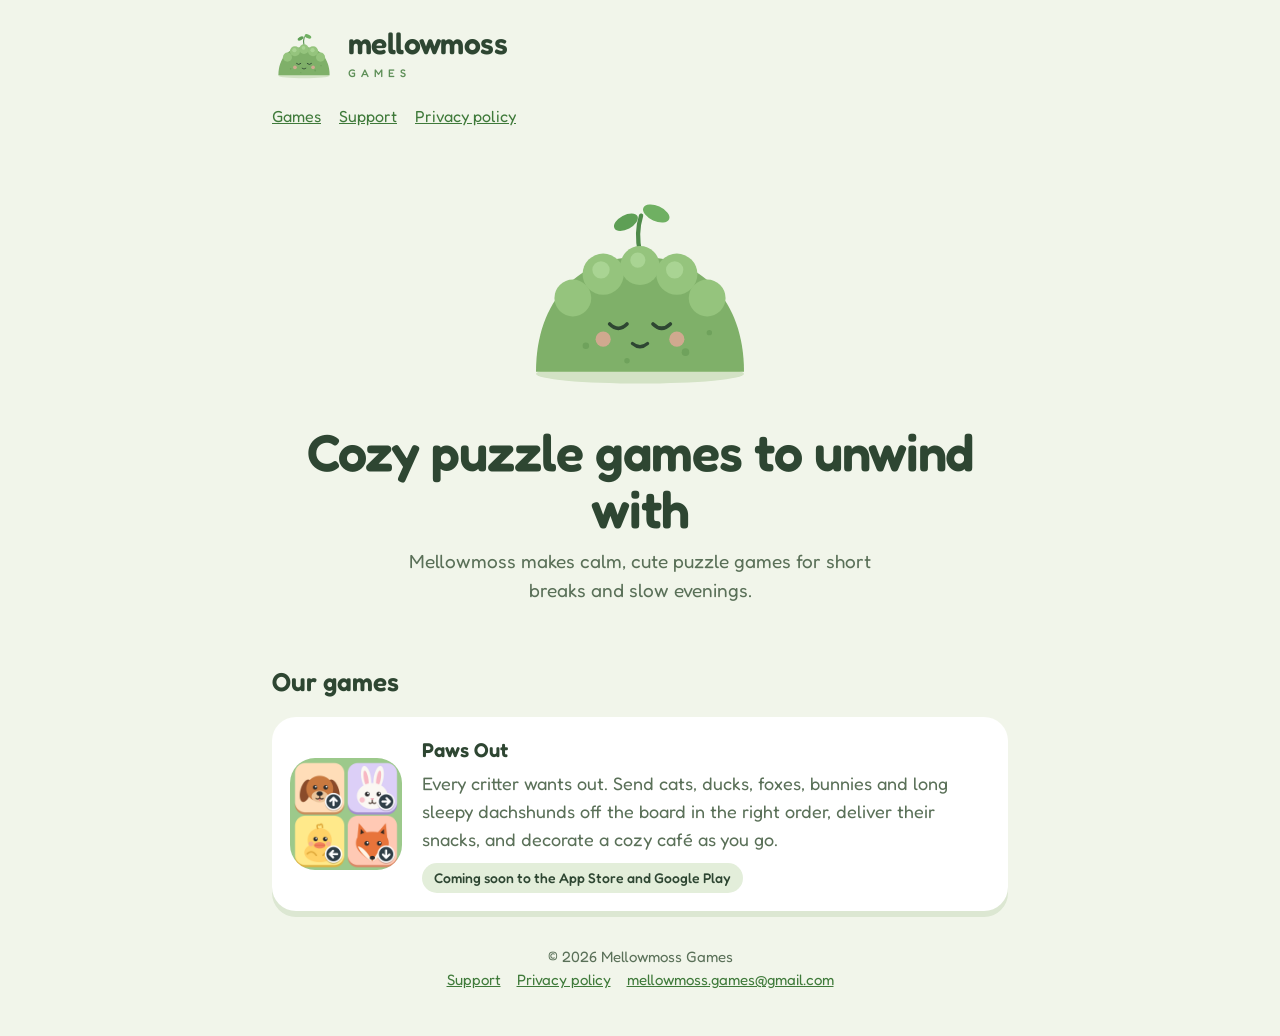
==== index.html @ 6308a2d5 "Add files via upload" ====
<!doctype html>
<html lang="en">
<head>
<meta charset="utf-8">
<meta name="viewport" content="width=device-width, initial-scale=1">
<title>Mellowmoss Games: cozy puzzle games</title>
<meta name="description" content="Mellowmoss makes calm, cute puzzle games, including Paws Out.">
<link rel="icon" href="/img/paws-out-icon.png">
<link rel="stylesheet" href="/style.css">
</head>
<body>
<div class="wrap">
<header>
<a class="brand" href="/"><svg viewBox="0 0 240 200" role="img" aria-label="Mellowmoss mascot, a sleepy mossy hill with a sprout"><ellipse cx="120" cy="178" rx="96" ry="9" fill="#D3E2C5"/><path d="M120 66 Q116 48 121 32" fill="none" stroke="#4F8A4A" stroke-width="4" stroke-linecap="round"/><ellipse cx="107" cy="38" rx="12" ry="6.5" fill="#5E9F55" transform="rotate(-28 107 38)"/><ellipse cx="135" cy="30" rx="13" ry="7" fill="#6FB062" transform="rotate(24 135 30)"/><path d="M24 176 C24 110 64 70 120 70 C176 70 216 110 216 176 Z" fill="#7FB069"/><circle cx="58" cy="108" r="17" fill="#95C47D"/><circle cx="86" cy="86" r="19" fill="#95C47D"/><circle cx="120" cy="78" r="18" fill="#95C47D"/><circle cx="154" cy="86" r="19" fill="#95C47D"/><circle cx="182" cy="108" r="17" fill="#95C47D"/><circle cx="84" cy="82" r="8" fill="#A9D493"/><circle cx="118" cy="73" r="7" fill="#A9D493"/><circle cx="152" cy="82" r="8" fill="#A9D493"/><circle cx="70" cy="152" r="3" fill="#6FA25C"/><circle cx="162" cy="158" r="3.5" fill="#6FA25C"/><circle cx="108" cy="166" r="2.5" fill="#6FA25C"/><circle cx="184" cy="140" r="2.5" fill="#6FA25C"/><path d="M92 132 Q100 140 108 132 M132 132 Q140 140 148 132" fill="none" stroke="#2E4632" stroke-width="3.4" stroke-linecap="round"/><circle cx="86" cy="146" r="7" fill="#F2A7A0" opacity=".7"/><circle cx="154" cy="146" r="7" fill="#F2A7A0" opacity=".7"/><path d="M113 150 Q120 156 127 150" fill="none" stroke="#2E4632" stroke-width="3" stroke-linecap="round"/></svg><span><b>mellowmoss</b><small>GAMES</small></span></a>
<nav><a href="/">Games</a><a href="/support/">Support</a><a href="/privacy/">Privacy policy</a></nav>
</header>
<section class="hero">
<svg viewBox="0 0 240 200" role="img" aria-label="Mellowmoss mascot, a sleepy mossy hill with a sprout"><ellipse cx="120" cy="178" rx="96" ry="9" fill="#D3E2C5"/><path d="M120 66 Q116 48 121 32" fill="none" stroke="#4F8A4A" stroke-width="4" stroke-linecap="round"/><ellipse cx="107" cy="38" rx="12" ry="6.5" fill="#5E9F55" transform="rotate(-28 107 38)"/><ellipse cx="135" cy="30" rx="13" ry="7" fill="#6FB062" transform="rotate(24 135 30)"/><path d="M24 176 C24 110 64 70 120 70 C176 70 216 110 216 176 Z" fill="#7FB069"/><circle cx="58" cy="108" r="17" fill="#95C47D"/><circle cx="86" cy="86" r="19" fill="#95C47D"/><circle cx="120" cy="78" r="18" fill="#95C47D"/><circle cx="154" cy="86" r="19" fill="#95C47D"/><circle cx="182" cy="108" r="17" fill="#95C47D"/><circle cx="84" cy="82" r="8" fill="#A9D493"/><circle cx="118" cy="73" r="7" fill="#A9D493"/><circle cx="152" cy="82" r="8" fill="#A9D493"/><circle cx="70" cy="152" r="3" fill="#6FA25C"/><circle cx="162" cy="158" r="3.5" fill="#6FA25C"/><circle cx="108" cy="166" r="2.5" fill="#6FA25C"/><circle cx="184" cy="140" r="2.5" fill="#6FA25C"/><path d="M92 132 Q100 140 108 132 M132 132 Q140 140 148 132" fill="none" stroke="#2E4632" stroke-width="3.4" stroke-linecap="round"/><circle cx="86" cy="146" r="7" fill="#F2A7A0" opacity=".7"/><circle cx="154" cy="146" r="7" fill="#F2A7A0" opacity=".7"/><path d="M113 150 Q120 156 127 150" fill="none" stroke="#2E4632" stroke-width="3" stroke-linecap="round"/></svg>
<h1>Cozy puzzle games to unwind with</h1>
<p>Mellowmoss makes calm, cute puzzle games for short breaks and slow evenings.</p>
</section>
<h2>Our games</h2>
<article class="game">
<img src="/img/paws-out-icon.png" alt="Paws Out app icon">
<div>
<h3>Paws Out</h3>
<p>Every critter wants out. Send cats, ducks, foxes, bunnies and long sleepy dachshunds off the board in the right order, deliver their snacks, and decorate a cozy café as you go.</p>
<span class="tag">Coming soon to the App Store and Google Play</span>
</div>
</article>

<footer>&copy; 2026 Mellowmoss Games<br><a href="/support/">Support</a><a href="/privacy/">Privacy policy</a><a href="mailto:mellowmoss.games@gmail.com">mellowmoss.games@gmail.com</a></footer>
</div>
</body>
</html>
---- style.css ----
@font-face{font-family:"Fredoka";src:url("/fonts/fredoka.woff2") format("woff2");font-weight:300 700;font-display:swap}
:root{--bg:#F1F5EA;--card:#FFFFFF;--ink:#2E4632;--soft:#5A7058;--accent:#5E8F58;--line:#DCE7D2}
*{box-sizing:border-box}
html{-webkit-text-size-adjust:100%}
body{margin:0;background:var(--bg);color:var(--ink);font-family:"Fredoka","Nunito",system-ui,sans-serif;line-height:1.55;font-size:18px}
a{color:#3F7A3A}a:hover{color:#2E4632}
.wrap{max-width:780px;margin:0 auto;padding:0 22px}
header{padding:28px 0 8px}
.brand{display:inline-flex;align-items:center;gap:12px;text-decoration:none;color:var(--ink)}
.brand svg{width:64px;height:54px}
.brand b{font-size:30px;font-weight:600;letter-spacing:-.02em;line-height:1}
.brand small{display:block;font-size:11px;letter-spacing:.45em;color:var(--accent);font-weight:500;margin-top:3px}
nav{display:flex;gap:18px;flex-wrap:wrap;margin-top:14px;font-size:16px}
.hero{padding:44px 0 18px;text-align:center}
.hero svg{width:min(260px,70%);height:auto}
.hero h1{font-size:clamp(34px,6vw,52px);font-weight:600;letter-spacing:-.02em;line-height:1.1;margin:18px 0 8px}
.hero p{margin:0 auto;max-width:520px;color:var(--soft);font-size:19px}
h2{font-size:26px;font-weight:600;margin:40px 0 14px}
h3{font-size:20px;font-weight:600;margin:28px 0 6px}
.game{display:flex;gap:20px;align-items:center;background:var(--card);border-radius:24px;padding:18px;box-shadow:0 6px 0 var(--line)}
.game img{width:112px;height:112px;border-radius:25px;flex:none}
.game h3{margin:0 0 4px}
.game p{margin:0;color:var(--soft)}
.tag{display:inline-block;margin-top:10px;font-size:14px;font-weight:500;background:#E3EEDA;color:var(--ink);padding:4px 12px;border-radius:999px}
.doc{background:var(--card);border-radius:24px;padding:8px 26px 26px;box-shadow:0 6px 0 var(--line);margin-bottom:28px}
.doc p,.doc li{color:#34473A}
.meta{color:var(--soft);font-size:15px}
footer{padding:34px 0 44px;color:var(--soft);font-size:15px;text-align:center}
footer a{margin:0 8px}
@media (max-width:520px){.game{flex-direction:column;text-align:center}body{font-size:17px}}
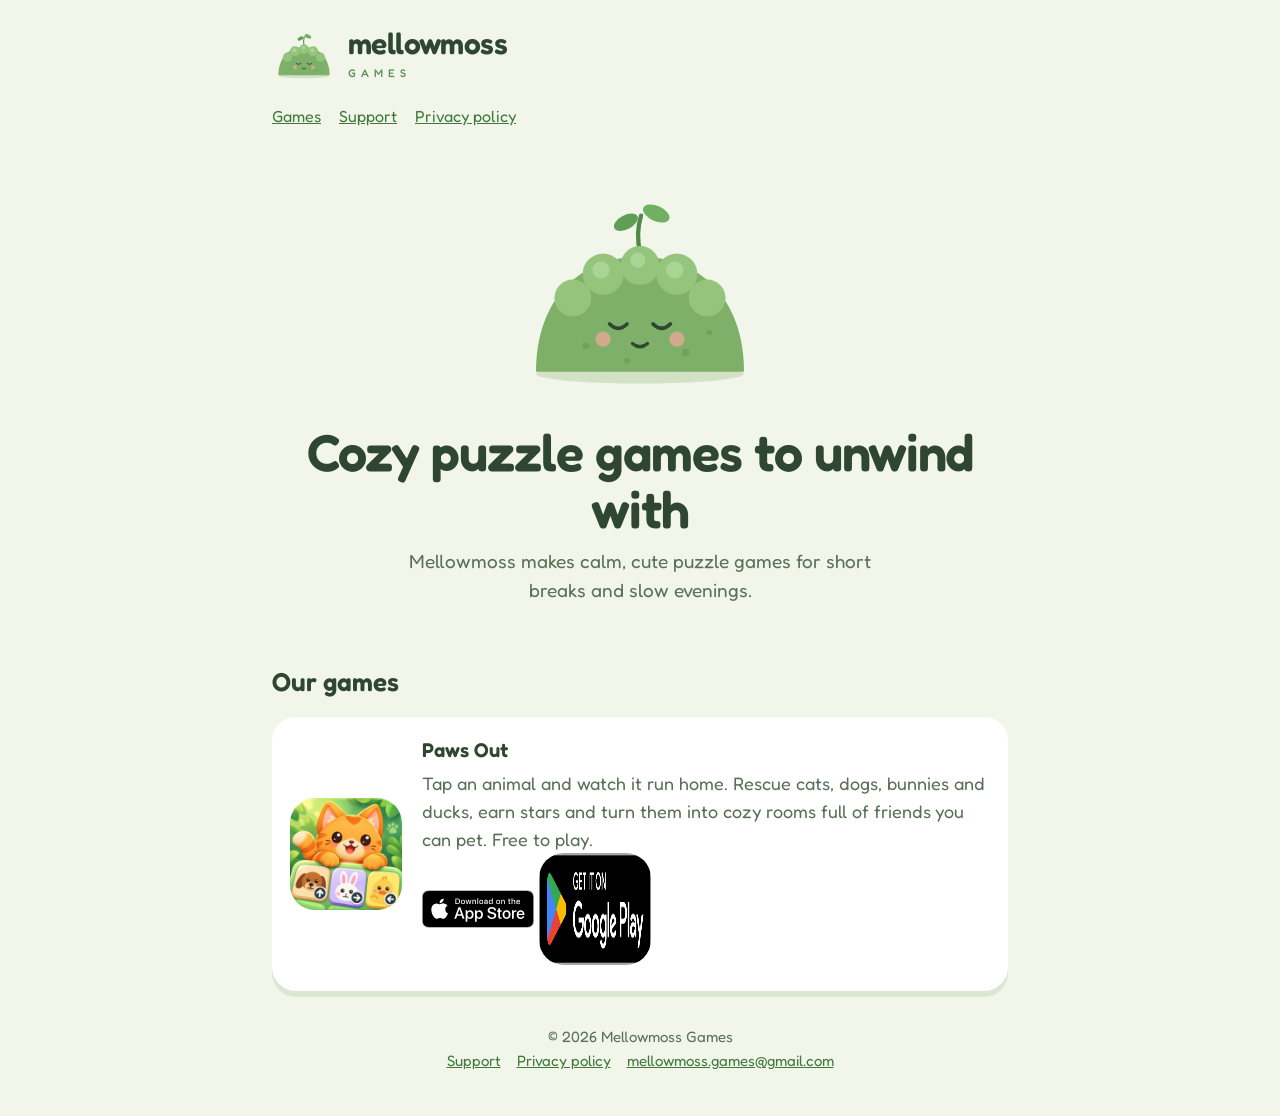
==== commit b897722f: "Paws Out is live: new icon, store badges, updated text" ====
--- a/index.html
+++ b/index.html
@@ -4,8 +4,10 @@
 <meta charset="utf-8">
 <meta name="viewport" content="width=device-width, initial-scale=1">
 <title>Mellowmoss Games: cozy puzzle games</title>
-<meta name="description" content="Mellowmoss makes calm, cute puzzle games, including Paws Out.">
-<link rel="icon" href="/img/paws-out-icon.png">
+<meta name="description" content="Mellowmoss makes calm, cute puzzle games, including Paws Out, free on Google Play and the App Store.">
+<link rel="icon" href="/img/favicon.svg" type="image/svg+xml">
+<link rel="icon" href="/img/favicon-32.png" sizes="32x32">
+<link rel="apple-touch-icon" href="/img/apple-touch-icon.png">
 <link rel="stylesheet" href="/style.css">
 </head>
 <body>
@@ -24,8 +26,11 @@
 <img src="/img/paws-out-icon.png" alt="Paws Out app icon">
 <div>
 <h3>Paws Out</h3>
-<p>Every critter wants out. Send cats, ducks, foxes, bunnies and long sleepy dachshunds off the board in the right order, deliver their snacks, and decorate a cozy café as you go.</p>
-<span class="tag">Coming soon to the App Store and Google Play</span>
+<p>Tap an animal and watch it run home. Rescue cats, dogs, bunnies and ducks, earn stars and turn them into cozy rooms full of friends you can pet. Free to play.</p>
+<div class="stores">
+<a href="https://apps.apple.com/app/apple-store/id6819649978?pt=129563304&amp;ct=website&amp;mt=8"><img src="/img/badge-app-store.svg" alt="Download on the App Store" height="44"></a>
+<a href="https://play.google.com/store/apps/details?id=com.mellowmoss.pawsout&amp;utm_source=website&amp;utm_medium=referral&amp;utm_campaign=launch_oct2026"><img src="/img/badge-google-play.png" alt="Get it on Google Play" class="gp" height="50"></a>
+</div>
 </div>
 </article>
 
